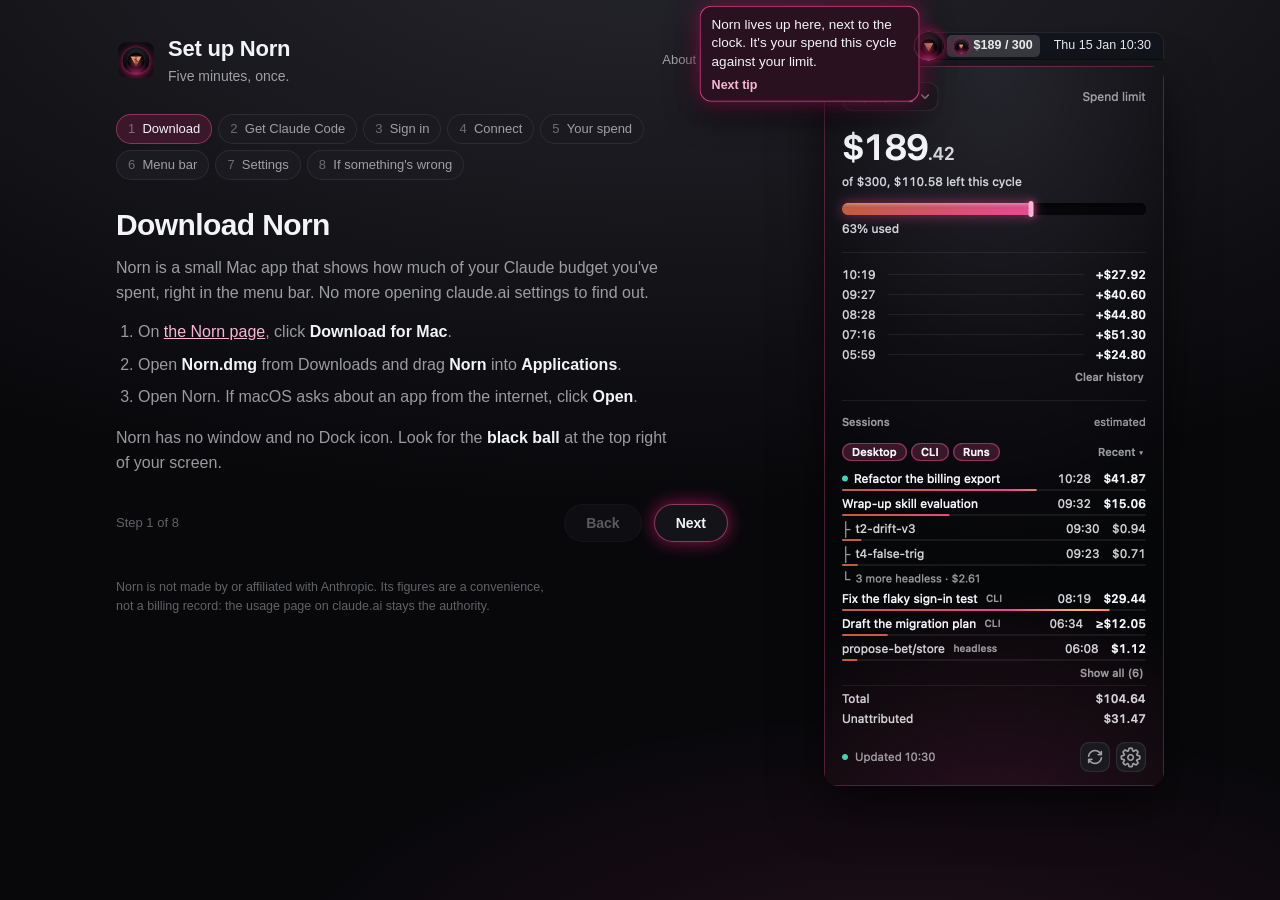
==== guide.html @ 578a420c "feat(guide): add a step-by-step setup guide guide.html walks a newcomer through download, Claude Cod" ====
<!DOCTYPE html>
<html lang="en">
<head>
<meta charset="utf-8">
<meta name="viewport" content="width=device-width, initial-scale=1">
<title>Set up Norn</title>
<meta name="description" content="A step-by-step guide to installing and connecting Norn, the menu-bar readout of your Claude spend.">
<meta property="og:title" content="Set up Norn">
<meta property="og:description" content="Install Norn, connect your Claude account, and read your spend from the menu bar.">
<meta property="og:url" content="https://tkachenkobogdan.github.io/norn/guide.html">
<link rel="icon" href="icon-128.png?v=3.1.2" sizes="128x128">
<style>
  /* The landing page's Onyx tokens, unchanged. */
  :root {
    --wall: #08080B; --wall-top: #26262D; --onyx: #141418;
    --magenta: #EC4896; --rim: rgba(226,80,146,.6); --aura: rgba(168,22,88,.85); --plum: #3A1729;
    --ink: #F2F4F7; --ink-2: rgba(242,244,247,.62); --ink-3: rgba(242,244,247,.38);
    --line: rgba(255,255,255,.10); --control: #1A1A20; --control-hover: #26262D; --control-edge: rgba(255,255,255,.08);
    --font: -apple-system, BlinkMacSystemFont, "SF Pro Text", "Helvetica Neue", Arial, sans-serif;
    --mono: ui-monospace, SFMono-Regular, "SF Mono", Menlo, monospace;
  }
  * { box-sizing: border-box; }
  body {
    margin: 0; font-family: var(--font); color: var(--ink); line-height: 1.55; -webkit-font-smoothing: antialiased;
    background:
      radial-gradient(900px 420px at 70% 112%, rgba(236,72,150,.12), rgba(236,72,150,0) 70%) fixed,
      radial-gradient(1200px 600px at 50% -10%, var(--wall-top), var(--wall)) fixed;
  }
  a { color: #F8B7D3; }
  code { font: 13px var(--mono); color: #FFC97D; }
  :focus-visible { outline: 2px solid var(--magenta); outline-offset: 2px; }

  .layout { max-width: 1080px; margin: 0 auto; padding: 32px 16px 64px;
            display: grid; grid-template-columns: minmax(0, 1fr) 380px; gap: 56px; align-items: start; }

  /* ---- left: the steps ---- */
  .top { display: flex; align-items: center; gap: 12px; margin-bottom: 26px; }
  .top img { width: 40px; height: 40px; }
  .top h1 { font-size: 22px; margin: 0; letter-spacing: -.01em; }
  .top p { margin: 0; color: var(--ink-2); font-size: 14px; }
  .top a { margin-left: auto; color: var(--ink-2); font-size: 13px; text-decoration: none; }
  .top a:hover { color: var(--ink); }

  ol.steps { list-style: none; margin: 0 0 28px; padding: 0; display: flex; flex-wrap: wrap; gap: 6px; counter-reset: s; }
  ol.steps li { counter-increment: s; }
  ol.steps button { cursor: pointer; border: 0; height: 30px; padding: 0 12px; border-radius: 15px; font: 500 13px var(--font);
    color: var(--ink-2); background: var(--control); box-shadow: inset 0 0 0 1px var(--control-edge); }
  ol.steps button::before { content: counter(s) "  "; white-space: pre; color: var(--ink-3); font-variant-numeric: tabular-nums; }
  ol.steps button:hover { background: var(--control-hover); color: var(--ink); }
  ol.steps button[aria-current=step] { color: var(--ink); background: var(--plum); box-shadow: inset 0 0 0 1px rgba(226,80,146,.5); }
  ol.steps button.done::before { content: "✓  "; color: var(--magenta); }

  .copy h2 { font-size: 30px; line-height: 1.15; letter-spacing: -.02em; margin: 0 0 14px; }
  .copy p { color: var(--ink-2); margin: 0 0 14px; max-width: 62ch; }
  .copy b { color: var(--ink); font-weight: 600; }
  .copy ol, .copy ul { color: var(--ink-2); margin: 0 0 16px; padding-left: 22px; max-width: 62ch; }
  .copy li { margin-bottom: 8px; }
  .kbd { font: 12px var(--mono); padding: 1px 6px; border-radius: 5px; background: var(--control); box-shadow: inset 0 0 0 1px var(--control-edge); color: var(--ink); }
  .cmd { display: flex; align-items: center; gap: 8px; max-width: 62ch; margin: 4px 0 16px; padding: 9px 9px 9px 14px;
         background: #040406; border: 1px solid var(--line); border-radius: 10px; }
  .cmd code { flex: 1; overflow-x: auto; white-space: nowrap; }
  details { max-width: 62ch; border: 1px solid var(--line); border-radius: 10px; padding: 0 14px; margin: 0 0 12px; }
  details summary { cursor: pointer; padding: 10px 0; font-weight: 500; }
  details p, details ol { font-size: 14.5px; }
  .chips { display: flex; flex-wrap: wrap; gap: 6px; margin: 4px 0 16px; }
  .chip, .copybtn { cursor: pointer; border: 0; height: 28px; padding: 0 12px; border-radius: 9px; font: 500 13px var(--font); color: var(--ink);
    background: var(--control); box-shadow: inset 0 0 0 1px var(--control-edge); }
  .chip:hover, .copybtn:hover { background: var(--control-hover); }
  .chip[aria-pressed=true] { background: var(--plum); box-shadow: inset 0 0 0 1px rgba(226,80,146,.5); }
  .chip:active, .btn:active { transform: scale(.95); }

  .nav { display: flex; align-items: center; gap: 12px; margin-top: 28px; }
  .nav .count { color: var(--ink-3); font-size: 13px; font-variant-numeric: tabular-nums; margin-right: auto; }
  .btn { cursor: pointer; border: 0; height: 38px; padding: 0 22px; border-radius: 19px; font: 600 14px var(--font); color: var(--ink); transition: transform .12s; }
  .btn-primary { background: var(--onyx); box-shadow: inset 0 0 0 1px var(--rim), 0 0 18px var(--aura); }
  .btn-ghost { background: var(--control); box-shadow: inset 0 0 0 1px var(--control-edge); }
  .btn[disabled] { opacity: .35; cursor: default; }

  /* ---- right: the Mac, with the real panel ---- */
  .stage { position: sticky; top: 24px; }
  .bar { height: 28px; border-radius: 10px 10px 0 0; display: flex; align-items: center; justify-content: flex-end; gap: 14px; padding: 0 12px;
         background: rgba(18,20,28,.7); border: 1px solid var(--control-edge); border-bottom-color: rgba(0,0,0,.35);
         font-size: 12.5px; color: rgba(255,255,255,.92); white-space: nowrap; }
  .bar svg { opacity: .9; }
  .status { display: inline-flex; align-items: center; gap: 5px; height: 22px; padding: 0 7px; border-radius: 5px; background: rgba(255,255,255,.16); font-weight: 600; font-variant-numeric: tabular-nums; }
  .shot { position: relative; margin: 6px 0 0 auto; width: 340px; }
  .shot img { display: block; width: 100%; height: auto; border-radius: 14px; box-shadow: 0 20px 50px rgba(0,0,0,.55); }

  /* hotspots: where the guide can fly to */
  .spot { position: absolute; width: 22px; height: 22px; margin: -11px 0 0 -11px; border-radius: 50%; border: 0; padding: 0; cursor: pointer;
          background: transparent; box-shadow: inset 0 0 0 2px rgba(236,72,150,.85), 0 0 10px rgba(168,22,88,.8); z-index: 4; }
  .spot::after { content: ""; position: absolute; inset: 7px; border-radius: 50%; background: #F8B7D3; }
  .spot[aria-current=true] { opacity: 0; pointer-events: none; }

  /* ---- the guide: the ball, drawn as BallMark draws it ---- */
  .ball { position: relative; width: var(--s); height: var(--s); border-radius: 50%; overflow: hidden; flex: none;
    background: radial-gradient(circle at 50% 30%, #26262d 0%, #141418 42%, #040406 72%);
    box-shadow: 0 0 calc(var(--s)*.3) calc(var(--s)*.05) rgba(168,22,88,.85), inset 0 calc(var(--s)*-.08) calc(var(--s)*.16) rgba(0,0,0,.85); }
  .ball .pool { position: absolute; inset: 0; border-radius: 50%; z-index: 3;
    background: radial-gradient(circle at 50% 112%, rgba(236,72,150,.85), rgba(200,30,110,.35) 30%, rgba(226,80,146,0) 48%);
    box-shadow: inset 0 0 0 1px rgba(226,80,146,.3); }
  .ball .win { position: absolute; left: 50%; top: 54%; width: 52%; height: 52%; transform: translate(-50%,-50%); border-radius: 50%;
    background: radial-gradient(circle at 50% 45%, #120c0a, #000 70%); overflow: hidden; }
  .ball .halo { position: absolute; inset: 8%; border-radius: 50%; background: radial-gradient(circle, rgba(217,119,87,.5), rgba(217,119,87,0) 70%); }
  .ball .die { position: absolute; left: 50%; top: 50%; width: 62%; height: 54%; margin: -27% 0 0 -31%; transform-origin: 50% 33.3%;
    clip-path: polygon(0 0, 100% 0, 50% 100%); background: linear-gradient(180deg, #F2A587, #C15F3C); }
  .ball.turn .die { animation: spin 1.6s linear infinite; }
  @keyframes spin { to { transform: rotate(360deg); } }

  .guide { position: absolute; left: 0; top: 0; z-index: 5; pointer-events: none;
           transition: transform .9s cubic-bezier(.45,-.25,.25,1.25); }
  .guide .ball { --s: 30px; margin: -15px 0 0 -15px; }
  .guide.flying .ball { box-shadow: 0 0 16px 4px rgba(236,72,150,.95), inset 0 -2px 5px rgba(0,0,0,.85); }
  .bubble { position: absolute; top: 50%; width: 220px; padding: 10px 12px; border-radius: 12px; font-size: 13.5px; line-height: 1.4;
            background: #2A1120; box-shadow: inset 0 0 0 1px rgba(236,72,150,.85), 0 0 22px rgba(168,22,88,.7), 0 12px 32px rgba(0,0,0,.7); pointer-events: auto;
            transform: translateY(-50%); transition: opacity .25s; }
  .guide.left .bubble { right: 24px; }
  .guide.right .bubble { left: 24px; }
  .guide.flying .bubble { opacity: 0; }
  .more { display: block; margin-top: 6px; border: 0; padding: 0; background: none; font: 600 12.5px var(--font); color: #F8B7D3; cursor: pointer; }

  .caption { display: none; margin: 12px 0 0; padding: 10px 12px; border-radius: 12px; font-size: 14px; line-height: 1.45;
             background: #2A1120; box-shadow: inset 0 0 0 1px rgba(236,72,150,.6); }
  .caption .more { display: inline; margin-left: 6px; }

  .fine { color: var(--ink-3); font-size: 12.5px; margin-top: 36px; max-width: 62ch; }

  @media (max-width: 900px) {
    .layout { grid-template-columns: 1fr; gap: 24px; }
    .stage { position: relative; top: 0; order: -1; max-width: 380px; margin: 0 auto; width: 100%; }
    .shot { width: min(340px, 100%); }
    .bubble { display: none; }
    .caption { display: block; }
    .copy h2 { font-size: 25px; }
  }
  @media (prefers-reduced-motion: reduce) {
    .guide { transition: none; }
    .ball.turn .die { animation: none; }
  }
</style>
</head>
<body>
<div class="layout">

  <main>
    <div class="top">
      <img src="icon-128.png?v=3.1.2" width="128" height="128" alt="">
      <div><h1>Set up Norn</h1><p>Five minutes, once.</p></div>
      <a href="./">About Norn</a>
    </div>

    <nav aria-label="Steps"><ol class="steps" id="steps"></ol></nav>
    <section class="copy" id="copy" aria-live="polite"></section>

    <div class="nav">
      <span class="count" id="count"></span>
      <button class="btn btn-ghost" id="back">Back</button>
      <button class="btn btn-primary" id="next">Next</button>
    </div>

    <p class="fine">Norn is not made by or affiliated with Anthropic. Its figures are a convenience, not a billing record: the usage page on claude.ai stays the authority.</p>
  </main>

  <aside class="stage" aria-label="Norn on your Mac">
    <div class="bar" id="bar">
      <svg width="15" height="11" viewBox="0 0 15 11" aria-hidden="true"><path d="M7.5 10.5 1 4a9.2 9.2 0 0 1 13 0z" fill="currentColor"/></svg>
      <span class="status" id="status">
        <span class="ball" style="--s:15px"><span class="win"><span class="halo"></span><span class="die"></span></span><span class="pool"></span></span>
        <span>$189 / 300</span>
      </span>
      <span>Thu 15 Jan 10:30</span>
    </div>
    <div class="shot" id="shot">
      <img id="img" src="" alt="">
      <div class="guide right" id="guide">
        <div class="ball"><div class="win"><div class="halo"></div><div class="die"></div></div><div class="pool"></div></div>
        <div class="bubble" id="bubble"></div>
      </div>
    </div>
    <p class="caption" id="caption" aria-live="polite"></p>
  </aside>
</div>

<script>
// Every picture is the app's own render (SPENDBAR_SNAPSHOT_* fixtures), at @2x.
// A tip's x/y are percentages of that picture; "bar" puts it on the status item.
const V = "?v=3.1.2";
const IMG = {
  ledger:       ["guide/ledger@2x.png", 680, 1440, "Norn's panel on a dollar plan: $189.42 of $300 spent this cycle, recent checks, and Claude Code sessions with estimated costs."],
  notInstalled: ["guide/not-installed@2x.png", 680, 582, "Claude Code isn't installed: buttons for the Claude app and the Claude Code CLI, Check again and Setup help."],
  signIn:       ["guide/sign-in@2x.png", 680, 724, "Sign in to Claude Code: the claude auth login command, Open Terminal, and a Waiting for sign-in line."],
  connect:      ["guide/connect@2x.png", 680, 768, "Connect through Claude Code: Norn found two accounts, never reads a login, and a Connect button."],
  menubar:      ["guide/menubar@2x.png", 680, 554, "Menu bar styles: Full, Compact, Minimal and Mark, each with a sample."],
  settings:     ["guide/settings@2x.png", 680, 754, "Settings: Account, Appearance, Refresh every, Toggle shortcut and Open at login."],
  signedOut:    ["guide/signed-out@2x.png", 680, 556, "Claude Code signed out of Acme Inc, with the sign-in command and Open Terminal."],
  tooOld:       ["guide/too-old@2x.png", 680, 494, "Claude Code is too old to report usage, with the claude update command."],
  offline:      ["guide/offline@2x.png", 680, 378, "This Mac is offline. Usage will load as soon as it's back online."]
};

const STEPS = [
  { nav: "Download", img: "ledger",
    tips: [
      { at: "bar", t: "Norn lives up here, next to the clock. It's your spend this cycle against your limit." },
      { x: 34, y: 11.5, t: "Click the ball and the panel opens: the full figure, what's left, and where it went." }
    ],
    html: `<h2>Download Norn</h2>
      <p>Norn is a small Mac app that shows how much of your Claude budget you've spent, right in the menu bar. No more opening claude.ai settings to find out.</p>
      <ol>
        <li>On <a href="./">the Norn page</a>, click <b>Download for Mac</b>.</li>
        <li>Open <b>Norn.dmg</b> from Downloads and drag <b>Norn</b> into <b>Applications</b>.</li>
        <li>Open Norn. If macOS asks about an app from the internet, click <b>Open</b>.</li>
      </ol>
      <p>Norn has no window and no Dock icon. Look for the <b>black ball</b> at the top right of your screen.</p>` },

  { nav: "Get Claude Code", img: "notInstalled",
    tips: [
      { x: 6, y: 64, t: "Easiest: install the Claude desktop app. Norn uses the Claude Code that comes inside it." },
      { x: 94, y: 64, t: "Or install Claude Code on its own. It takes one Terminal command." },
      { x: 37, y: 85, t: "Installed? Click Check again." }
    ],
    html: `<h2>Norn reads your spend through Claude Code</h2>
      <p>Claude Code is Anthropic's own tool. You don't have to write code to use Norn: it asks Claude Code for your account's usage, the same figures claude.ai shows you.</p>
      <p>Click the ball. If Norn says <b>Claude Code isn't installed</b>, pick one:</p>
      <ul>
        <li><b>Claude app</b>: the Claude desktop app. Install it, open it once, then come back.</li>
        <li><b>Claude Code CLI</b>: if you'd rather not install the app, see below.</li>
      </ul>
      <details><summary>Install Claude Code from Terminal</summary>
        <ol><li>Press <span class="kbd">⌘ Space</span>, type <b>Terminal</b>, press Return.</li>
        <li>Paste this and press Return:</li></ol>
        <div class="cmd"><code id="install-cmd">curl -fsSL https://claude.ai/install.sh | bash</code><button class="copybtn" data-copy="install-cmd">Copy</button></div>
        <p>When it finishes, close Terminal and click <b>Check again</b> in Norn.</p>
      </details>` },

  { nav: "Sign in", img: "signIn",
    tips: [
      { x: 6, y: 52, t: "This is the sign-in command. You don't need to type it." },
      { x: 78, y: 64, t: "Click Open Terminal, then press Return. Your browser opens: sign in with your work Claude account." },
      { x: 76, y: 74, t: "Norn notices by itself when you're signed in." }
    ],
    html: `<h2>Sign in with your work account</h2>
      <p>Sign in with the <b>same Claude account you use at work</b>, the one your company pays for.</p>
      <ol>
        <li>Click <b>Open Terminal</b>. Norn types the command for you.</li>
        <li>Press <b>Return</b>. Your browser opens.</li>
        <li>Sign in and approve. Then come back to Norn.</li>
      </ol>
      <p>Your password goes to Anthropic, never to Norn. Norn can't read it and never stores it.</p>` },

  { nav: "Connect", img: "connect",
    tips: [
      { x: 6, y: 52, t: "The accounts Norn found. You can switch between them later in Settings." },
      { x: 76, y: 73, t: "Click Connect. That's the whole set-up." }
    ],
    html: `<h2>Connect</h2>
      <p>Norn lists what it will and won't do, and the Claude accounts it found on this Mac. Click <b>Connect</b>.</p>
      <p>Signed in to a personal account too? Norn shows one at a time. Pick your work one under <b>Settings › Account</b>.</p>` },

  { nav: "Your spend", img: "ledger",
    tips: [
      { x: 44, y: 11.5, t: "Spent this cycle, of your limit, and what's left." },
      { x: 66, y: 20, t: "The meter fills as the cycle goes on." },
      { x: 6, y: 34, t: "Each line is one check and what it added. A big jump means a busy hour." },
      { x: 6, y: 90.7, t: "Unattributed: spend that isn't from Claude Code on this Mac, such as your chats on claude.ai or another computer." }
    ],
    html: `<h2>Your spend at a glance</h2>
      <p>On a company plan billed in dollars, the panel shows <b>what you've spent this cycle</b>, your <b>limit</b>, and <b>what's left</b>.</p>
      <ul>
        <li><b>Recent checks</b>: what each check added, so you can see when spend went up.</li>
        <li><b>Sessions</b>: if you also use Claude Code, each session with its estimated cost.</li>
        <li><b>Unattributed</b>: the rest of your spend, which is mostly chats if you don't use Claude Code.</li>
      </ul>
      <p>On a personal Pro or Max plan you'll see your session and weekly limits instead.</p>` },

  { nav: "Menu bar", img: "menubar",
    tips: [
      { x: 6, y: 38.5, t: "Full: spent and limit." },
      { x: 6, y: 71, t: "Minimal: just what you've spent." },
      { x: 6, y: 87, t: "Mark: only the ball, for a tidy menu bar." }
    ],
    html: `<h2>Choose what the menu bar shows</h2>
      <p>The figure next to the ball is always there, so you can keep an eye on spend without clicking.</p>
      <p>Change it in <b>Settings › Appearance › Menu bar</b>. Norn checks every few minutes, and again whenever you open the panel.</p>` },

  { nav: "Settings", img: "settings",
    tips: [
      { x: 94, y: 79, t: "Turn on Open at login so Norn starts with your Mac." },
      { x: 94, y: 20.5, t: "Account: switch between work and personal." },
      { x: 50, y: 64, t: "A keyboard shortcut to open Norn from any app." }
    ],
    html: `<h2>Settings</h2>
      <p>Click the gear at the bottom of the panel.</p>
      <ul>
        <li><b>Open at login</b>: keep this on, or Norn is gone after a restart.</li>
        <li><b>Account</b>: which Claude account Norn shows.</li>
        <li><b>Appearance</b>: dark, light, or follow your Mac, and the menu bar text.</li>
        <li><b>Refresh every</b>: how often Norn checks.</li>
        <li><b>Toggle shortcut</b>: open the panel from anywhere.</li>
      </ul>` },

  { nav: "If something's wrong", img: "signedOut", trouble: true,
    html: `<h2>If something's wrong</h2>
      <p>The panel says what happened and gives you one thing to do. Every set-up screen also has a <b>Setup help</b> link back to this page.</p>
      <div class="chips" id="troubles"></div>
      <details><summary>Is Norn safe?</summary>
        <p>Norn never asks for, sees or stores your Claude password, and it doesn't read your chats. It asks Claude Code for your usage figures and shows them. It's signed and notarised by Apple, and it updates itself.</p>
      </details>
      <details><summary>How do I remove it?</summary>
        <p>Click the ball, click the gear, click <b>Quit</b>, then move Norn from Applications to the Bin.</p>
      </details>` }
];

const TROUBLE = {
  signedOut: [
    { x: 6, y: 25, t: "Claude Code was signed out, which happens now and then." },
    { x: 6, y: 54, t: "Click Open Terminal, press Return, sign in again. Norn picks it up by itself." }
  ],
  tooOld: [
    { x: 6, y: 27, t: "Your Claude Code is too old to report usage." },
    { x: 6, y: 58, t: "Update it with this command, or update the Claude app, then click Check again." }
  ],
  offline: [
    { x: 50, y: 48, t: "No internet. Norn shows your last figures again as soon as you're back online." }
  ]
};
const TROUBLE_NAMES = [["signedOut", "Signed out"], ["tooOld", "Needs an update"], ["offline", "Offline"]];

const $ = s => document.querySelector(s);
const shot = $("#shot"), img = $("#img"), guide = $("#guide"), bubble = $("#bubble"), dieBall = guide.querySelector(".ball");
let step = 0, tip = 0, trouble = "signedOut", visited = new Set([0]), landTimer;

function tipsOf(s) { return s.trouble ? TROUBLE[trouble] : s.tips; }
function imgOf(s) { return s.trouble ? trouble : s.img; }

// Where a tip sits, in px within .shot.
function place(t) {
  if (t.at === "bar") {
    const r = $("#status").getBoundingClientRect(), base = shot.getBoundingClientRect();
    return [r.left - base.left - 18, r.top + r.height / 2 - base.top];
  }
  return [shot.clientWidth * t.x / 100, shot.clientHeight * t.y / 100];
}

function fly(n) {
  const tips = tipsOf(STEPS[step]);
  tip = (n + tips.length) % tips.length;
  const t = tips[tip], [x, y] = place(t);
  guide.classList.add("flying");
  dieBall.classList.add("turn");
  guide.classList.toggle("left", x > shot.clientWidth * .55 || t.at === "bar");
  guide.classList.toggle("right", !(x > shot.clientWidth * .55 || t.at === "bar"));
  guide.style.transform = `translate(${x}px, ${y}px)`;
  const more = tips.length > 1 ? `<button class="more">${tip < tips.length - 1 ? "Next tip" : "From the top"}</button>` : "";
  bubble.innerHTML = $("#caption").innerHTML = t.t + more;
  document.querySelectorAll(".bubble .more, .caption .more").forEach(b => b.onclick = () => fly(tip + 1));
  shot.querySelectorAll(".spot").forEach((s, k) => s.setAttribute("aria-current", k === tip));
  clearTimeout(landTimer);
  const still = matchMedia("(prefers-reduced-motion: reduce)").matches;
  landTimer = setTimeout(() => { guide.classList.remove("flying"); dieBall.classList.remove("turn"); }, still ? 0 : 900);
}

function spots() {
  shot.querySelectorAll(".spot").forEach(s => s.remove());
  tipsOf(STEPS[step]).forEach((t, k) => {
    if (t.at === "bar") return;
    const b = document.createElement("button");
    b.className = "spot"; b.style.left = t.x + "%"; b.style.top = t.y + "%";
    b.setAttribute("aria-label", t.t); b.onclick = () => fly(k);
    shot.appendChild(b);
  });
}

function show(n) {
  step = Math.max(0, Math.min(STEPS.length - 1, n));
  visited.add(step);
  const s = STEPS[step], [src, w, h, alt] = IMG[imgOf(s)];
  $("#copy").innerHTML = s.html;
  document.querySelectorAll("#steps button").forEach((b, k) => {
    k === step ? b.setAttribute("aria-current", "step") : b.removeAttribute("aria-current");
    b.classList.toggle("done", visited.has(k) && k < step);
  });
  $("#count").textContent = `Step ${step + 1} of ${STEPS.length}`;
  $("#back").disabled = step === 0;
  $("#next").textContent = step === STEPS.length - 1 ? "Done" : "Next";

  if (s.trouble) {
    const el = $("#troubles");
    el.innerHTML = TROUBLE_NAMES.map(([k, l]) => `<button class="chip" aria-pressed="${k === trouble}" data-k="${k}">${l}</button>`).join("");
    el.onclick = e => { const b = e.target.closest("[data-k]"); if (b) { trouble = b.dataset.k; show(step); } };
  }
  document.querySelectorAll("[data-copy]").forEach(b => b.addEventListener("click", () => {
    navigator.clipboard?.writeText(document.getElementById(b.dataset.copy).textContent);
    b.textContent = "Copied";
  }));

  const go = () => { spots(); fly(0); };
  if (img.getAttribute("src") !== src + V) {
    img.onload = go; img.src = src + V; img.width = w; img.height = h; img.alt = alt;
    if (img.complete) go();
  } else go();
}

$("#steps").innerHTML = STEPS.map((s, k) => `<li><button data-k="${k}">${s.nav}</button></li>`).join("");
$("#steps").onclick = e => { const b = e.target.closest("[data-k]"); if (b) show(+b.dataset.k); };
$("#back").onclick = () => show(step - 1);
$("#next").onclick = () => step === STEPS.length - 1 ? (location.href = "./") : show(step + 1);
addEventListener("resize", () => fly(tip));
addEventListener("keydown", e => {
  if (e.target.closest("summary, input, textarea")) return;
  if (e.key === "ArrowRight") show(step + 1);
  if (e.key === "ArrowLeft") show(step - 1);
});
show(0);
</script>
</body>
</html>
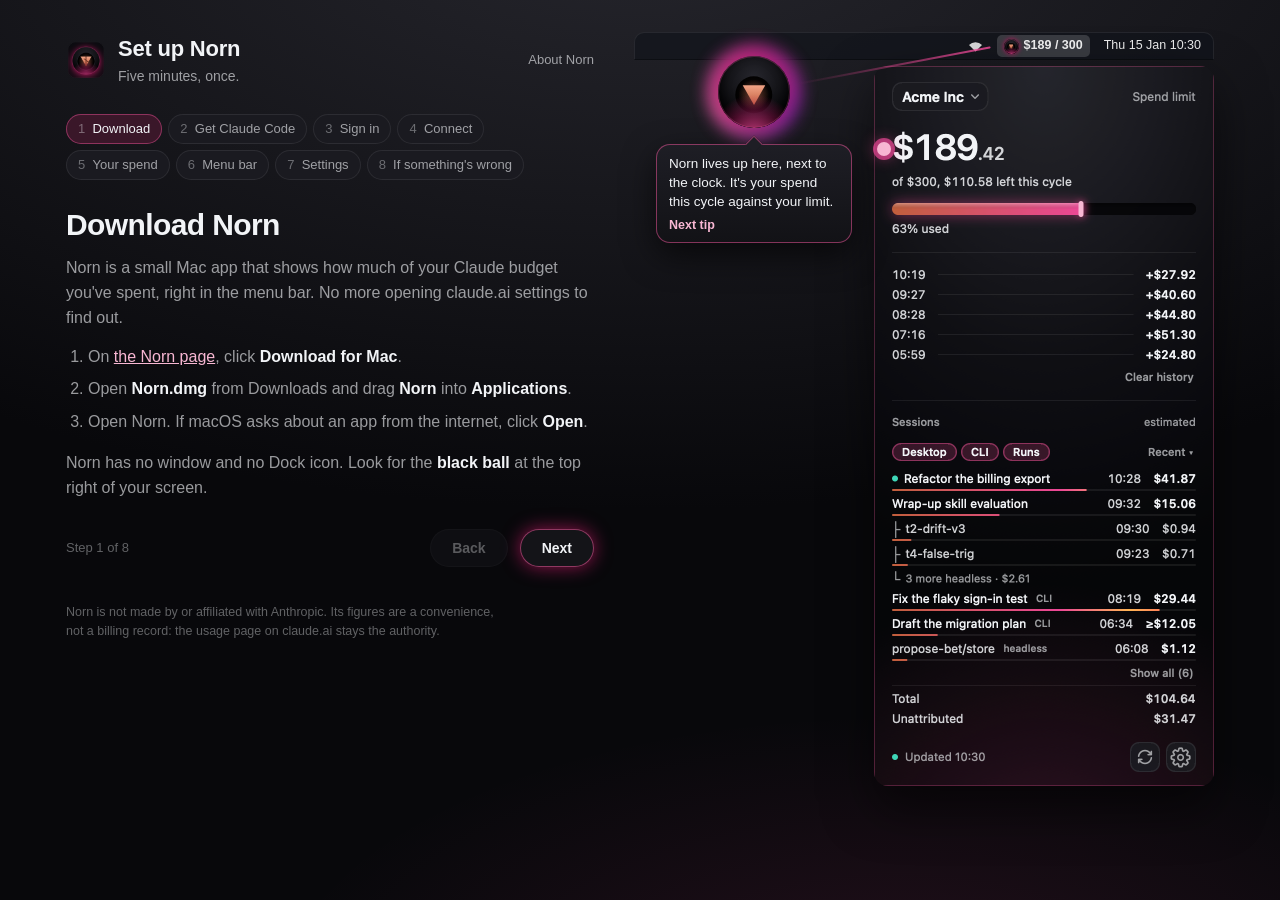
==== commit 117a83d0: "feat(guide): guide ball beside the panel, and the guide link in the hero The guide's ball now waits " ====
--- a/guide.html
+++ b/guide.html
@@ -30,8 +30,8 @@
   code { font: 13px var(--mono); color: #FFC97D; }
   :focus-visible { outline: 2px solid var(--magenta); outline-offset: 2px; }
 
-  .layout { max-width: 1080px; margin: 0 auto; padding: 32px 16px 64px;
-            display: grid; grid-template-columns: minmax(0, 1fr) 380px; gap: 56px; align-items: start; }
+  .layout { max-width: 1180px; margin: 0 auto; padding: 32px 16px 64px;
+            display: grid; grid-template-columns: minmax(0, 1fr) 580px; gap: 40px; align-items: start; }
 
   /* ---- left: the steps ---- */
   .top { display: flex; align-items: center; gap: 12px; margin-bottom: 26px; }
@@ -86,13 +86,13 @@
   .shot { position: relative; margin: 6px 0 0 auto; width: 340px; }
   .shot img { display: block; width: 100%; height: auto; border-radius: 14px; box-shadow: 0 20px 50px rgba(0,0,0,.55); }
 
-  /* hotspots: where the guide can fly to */
-  .spot { position: absolute; width: 22px; height: 22px; margin: -11px 0 0 -11px; border-radius: 50%; border: 0; padding: 0; cursor: pointer;
-          background: transparent; box-shadow: inset 0 0 0 2px rgba(236,72,150,.85), 0 0 10px rgba(168,22,88,.8); z-index: 4; }
-  .spot::after { content: ""; position: absolute; inset: 7px; border-radius: 50%; background: #F8B7D3; }
-  .spot[aria-current=true] { opacity: 0; pointer-events: none; }
-
-  /* ---- the guide: the ball, drawn as BallMark draws it ---- */
+  /* hotspots: the edge of each thing the guide explains */
+  .spot { position: absolute; width: 14px; height: 14px; margin: -7px 0 0 -7px; border-radius: 50%; border: 0; padding: 0; cursor: pointer;
+          background: #F8B7D3; box-shadow: 0 0 0 3px rgba(236,72,150,.45), 0 0 10px rgba(168,22,88,.8); z-index: 4; opacity: .55; }
+  .spot:hover { opacity: .9; }
+  .spot[aria-current=true] { opacity: 1; box-shadow: 0 0 0 4px rgba(236,72,150,.7), 0 0 16px rgba(236,72,150,.95); }
+
+  /* ---- the guide: the turn notice's ball, in the lane beside the panel ---- */
   .ball { position: relative; width: var(--s); height: var(--s); border-radius: 50%; overflow: hidden; flex: none;
     background: radial-gradient(circle at 50% 30%, #26262d 0%, #141418 42%, #040406 72%);
     box-shadow: 0 0 calc(var(--s)*.3) calc(var(--s)*.05) rgba(168,22,88,.85), inset 0 calc(var(--s)*-.08) calc(var(--s)*.16) rgba(0,0,0,.85); }
@@ -107,35 +107,44 @@
   .ball.turn .die { animation: spin 1.6s linear infinite; }
   @keyframes spin { to { transform: rotate(360deg); } }
 
-  .guide { position: absolute; left: 0; top: 0; z-index: 5; pointer-events: none;
+  .guide { position: absolute; left: 0; top: 0; z-index: 6; pointer-events: none;
            transition: transform .9s cubic-bezier(.45,-.25,.25,1.25); }
-  .guide .ball { --s: 30px; margin: -15px 0 0 -15px; }
-  .guide.flying .ball { box-shadow: 0 0 16px 4px rgba(236,72,150,.95), inset 0 -2px 5px rgba(0,0,0,.85); }
-  .bubble { position: absolute; top: 50%; width: 220px; padding: 10px 12px; border-radius: 12px; font-size: 13.5px; line-height: 1.4;
-            background: #2A1120; box-shadow: inset 0 0 0 1px rgba(236,72,150,.85), 0 0 22px rgba(168,22,88,.7), 0 12px 32px rgba(0,0,0,.7); pointer-events: auto;
-            transform: translateY(-50%); transition: opacity .25s; }
-  .guide.left .bubble { right: 24px; }
-  .guide.right .bubble { left: 24px; }
-  .guide.flying .bubble { opacity: 0; }
+  .guide .body { position: absolute; left: -36px; top: -36px; width: 72px; height: 72px; animation: hover 8s ease-in-out infinite; }
+  .guide .ball { --s: 72px; }
+  /* The aurora: magenta, violet and pink, blurred, turning behind the ball. */
+  .guide .aurora { position: absolute; inset: -9px; border-radius: 50%; filter: blur(9px); opacity: .9;
+    background: conic-gradient(#DB38B3, #7A2BD6, #FF78C7, #DB38B3); animation: spin 8s linear infinite; }
+  .guide.flying .aurora { opacity: 1; inset: -14px; }
+  @keyframes hover { 0%, 100% { transform: translateY(-3px); } 50% { transform: translateY(3px); } }
+
+  .lead { position: absolute; z-index: 5; height: 2px; transform-origin: 0 50%; pointer-events: none; border-radius: 1px;
+          background: linear-gradient(90deg, rgba(236,72,150,.0), rgba(236,72,150,.85)); transition: opacity .25s; }
+  .bubble { position: absolute; z-index: 6; width: 196px; padding: 11px 13px; border-radius: 14px; font-size: 13.5px; line-height: 1.4;
+            background: linear-gradient(180deg, #1E1E25, #121216); box-shadow: inset 0 0 0 1px rgba(226,80,146,.55), 0 12px 32px rgba(0,0,0,.6);
+            transition: opacity .25s, top .9s cubic-bezier(.45,-.25,.25,1.25); }
+  .bubble::before { content: ""; position: absolute; left: 50%; width: 12px; height: 12px; margin-left: -6px; transform: rotate(45deg);
+            background: inherit; box-shadow: inset 1px 1px 0 rgba(226,80,146,.55); }
+  .bubble.below::before { top: -6px; background: #1E1E25; }
+  .bubble.above::before { bottom: -6px; background: #121216; box-shadow: inset -1px -1px 0 rgba(226,80,146,.55); }
+  .stage.flying .bubble, .stage.flying .lead { opacity: 0; }
   .more { display: block; margin-top: 6px; border: 0; padding: 0; background: none; font: 600 12.5px var(--font); color: #F8B7D3; cursor: pointer; }
-
   .caption { display: none; margin: 12px 0 0; padding: 10px 12px; border-radius: 12px; font-size: 14px; line-height: 1.45;
-             background: #2A1120; box-shadow: inset 0 0 0 1px rgba(236,72,150,.6); }
+             background: linear-gradient(180deg, #1E1E25, #121216); box-shadow: inset 0 0 0 1px rgba(226,80,146,.55); }
   .caption .more { display: inline; margin-left: 6px; }
 
   .fine { color: var(--ink-3); font-size: 12.5px; margin-top: 36px; max-width: 62ch; }
 
-  @media (max-width: 900px) {
+  @media (max-width: 1000px) {
     .layout { grid-template-columns: 1fr; gap: 24px; }
     .stage { position: relative; top: 0; order: -1; max-width: 380px; margin: 0 auto; width: 100%; }
-    .shot { width: min(340px, 100%); }
-    .bubble { display: none; }
+    .shot { width: min(340px, 100%); margin: 6px auto 0; }
+    .guide, .bubble, .lead { display: none; }
     .caption { display: block; }
     .copy h2 { font-size: 25px; }
   }
   @media (prefers-reduced-motion: reduce) {
-    .guide { transition: none; }
-    .ball.turn .die { animation: none; }
+    .guide, .bubble { transition: none; }
+    .ball.turn .die, .guide .aurora, .guide .body { animation: none; }
   }
 </style>
 </head>
@@ -161,7 +170,7 @@
     <p class="fine">Norn is not made by or affiliated with Anthropic. Its figures are a convenience, not a billing record: the usage page on claude.ai stays the authority.</p>
   </main>
 
-  <aside class="stage" aria-label="Norn on your Mac">
+  <aside class="stage" id="stage" aria-label="Norn on your Mac">
     <div class="bar" id="bar">
       <svg width="15" height="11" viewBox="0 0 15 11" aria-hidden="true"><path d="M7.5 10.5 1 4a9.2 9.2 0 0 1 13 0z" fill="currentColor"/></svg>
       <span class="status" id="status">
@@ -170,20 +179,19 @@
       </span>
       <span>Thu 15 Jan 10:30</span>
     </div>
-    <div class="shot" id="shot">
-      <img id="img" src="" alt="">
-      <div class="guide right" id="guide">
-        <div class="ball"><div class="win"><div class="halo"></div><div class="die"></div></div><div class="pool"></div></div>
-        <div class="bubble" id="bubble"></div>
-      </div>
-    </div>
+    <div class="shot" id="shot"><img id="img" src="" alt=""></div>
+    <div class="lead" id="lead"></div>
+    <div class="guide" id="guide" aria-hidden="true"><div class="body"><div class="aurora"></div>
+      <div class="ball"><div class="win"><div class="halo"></div><div class="die"></div></div><div class="pool"></div></div></div></div>
+    <div class="bubble below" id="bubble"></div>
     <p class="caption" id="caption" aria-live="polite"></p>
   </aside>
 </div>
 
 <script>
 // Every picture is the app's own render (SPENDBAR_SNAPSHOT_* fixtures), at @2x.
-// A tip's x/y are percentages of that picture; "bar" puts it on the status item.
+// A tip's x/y mark the left edge of what it explains, as percentages of that
+// picture; "bar" points at the status item. The guide waits in the lane beside it.
 const V = "?v=3.1.2";
 const IMG = {
   ledger:       ["guide/ledger@2x.png", 680, 1440, "Norn's panel on a dollar plan: $189.42 of $300 spent this cycle, recent checks, and Claude Code sessions with estimated costs."],
@@ -201,7 +209,7 @@
   { nav: "Download", img: "ledger",
     tips: [
       { at: "bar", t: "Norn lives up here, next to the clock. It's your spend this cycle against your limit." },
-      { x: 34, y: 11.5, t: "Click the ball and the panel opens: the full figure, what's left, and where it went." }
+      { x: 3, y: 11.5, t: "Click the ball and the panel opens: the full figure, what's left, and where it went." }
     ],
     html: `<h2>Download Norn</h2>
       <p>Norn is a small Mac app that shows how much of your Claude budget you've spent, right in the menu bar. No more opening claude.ai settings to find out.</p>
@@ -214,9 +222,9 @@
 
   { nav: "Get Claude Code", img: "notInstalled",
     tips: [
-      { x: 6, y: 64, t: "Easiest: install the Claude desktop app. Norn uses the Claude Code that comes inside it." },
-      { x: 94, y: 64, t: "Or install Claude Code on its own. It takes one Terminal command." },
-      { x: 37, y: 85, t: "Installed? Click Check again." }
+      { x: 4.5, y: 64.4, t: "Easiest: install the Claude desktop app. Norn uses the Claude Code that comes inside it." },
+      { x: 50, y: 64.4, t: "Or install Claude Code on its own. It takes one Terminal command." },
+      { x: 25.5, y: 77.3, t: "Installed? Click Check again." }
     ],
     html: `<h2>Norn reads your spend through Claude Code</h2>
       <p>Claude Code is Anthropic's own tool. You don't have to write code to use Norn: it asks Claude Code for your account's usage, the same figures claude.ai shows you.</p>
@@ -234,9 +242,9 @@
 
   { nav: "Sign in", img: "signIn",
     tips: [
-      { x: 6, y: 52, t: "This is the sign-in command. You don't need to type it." },
-      { x: 78, y: 64, t: "Click Open Terminal, then press Return. Your browser opens: sign in with your work Claude account." },
-      { x: 76, y: 74, t: "Norn notices by itself when you're signed in." }
+      { x: 4.5, y: 52, t: "This is the sign-in command. You don't need to type it." },
+      { x: 27, y: 64, t: "Click Open Terminal, then press Return. Your browser opens: sign in with your work Claude account." },
+      { x: 28, y: 74, t: "Norn notices by itself when you're signed in." }
     ],
     html: `<h2>Sign in with your work account</h2>
       <p>Sign in with the <b>same Claude account you use at work</b>, the one your company pays for.</p>
@@ -249,8 +257,8 @@
 
   { nav: "Connect", img: "connect",
     tips: [
-      { x: 6, y: 52, t: "The accounts Norn found. You can switch between them later in Settings." },
-      { x: 76, y: 73, t: "Click Connect. That's the whole set-up." }
+      { x: 3.5, y: 52, t: "The accounts Norn found. You can switch between them later in Settings." },
+      { x: 27, y: 73, t: "Click Connect. That's the whole set-up." }
     ],
     html: `<h2>Connect</h2>
       <p>Norn lists what it will and won't do, and the Claude accounts it found on this Mac. Click <b>Connect</b>.</p>
@@ -258,10 +266,10 @@
 
   { nav: "Your spend", img: "ledger",
     tips: [
-      { x: 44, y: 11.5, t: "Spent this cycle, of your limit, and what's left." },
-      { x: 66, y: 20, t: "The meter fills as the cycle goes on." },
-      { x: 6, y: 34, t: "Each line is one check and what it added. A big jump means a busy hour." },
-      { x: 6, y: 90.7, t: "Unattributed: spend that isn't from Claude Code on this Mac, such as your chats on claude.ai or another computer." }
+      { x: 3, y: 11.5, t: "Spent this cycle, of your limit, and what's left." },
+      { x: 3, y: 20, t: "The meter fills as the cycle goes on." },
+      { x: 3, y: 29, t: "Each line is one check and what it added. A big jump means a busy hour." },
+      { x: 3, y: 90.7, t: "Unattributed: spend that isn't from Claude Code on this Mac, such as your chats on claude.ai or another computer." }
     ],
     html: `<h2>Your spend at a glance</h2>
       <p>On a company plan billed in dollars, the panel shows <b>what you've spent this cycle</b>, your <b>limit</b>, and <b>what's left</b>.</p>
@@ -274,9 +282,9 @@
 
   { nav: "Menu bar", img: "menubar",
     tips: [
-      { x: 6, y: 38.5, t: "Full: spent and limit." },
-      { x: 6, y: 71, t: "Minimal: just what you've spent." },
-      { x: 6, y: 87, t: "Mark: only the ball, for a tidy menu bar." }
+      { x: 3, y: 38.5, t: "Full: spent and limit." },
+      { x: 3, y: 71, t: "Minimal: just what you've spent." },
+      { x: 3, y: 87, t: "Mark: only the ball, for a tidy menu bar." }
     ],
     html: `<h2>Choose what the menu bar shows</h2>
       <p>The figure next to the ball is always there, so you can keep an eye on spend without clicking.</p>
@@ -284,9 +292,9 @@
 
   { nav: "Settings", img: "settings",
     tips: [
-      { x: 94, y: 79, t: "Turn on Open at login so Norn starts with your Mac." },
-      { x: 94, y: 20.5, t: "Account: switch between work and personal." },
-      { x: 50, y: 64, t: "A keyboard shortcut to open Norn from any app." }
+      { x: 2.5, y: 77, t: "Turn on Open at login so Norn starts with your Mac." },
+      { x: 2.5, y: 18.5, t: "Account: switch between work and personal." },
+      { x: 2.5, y: 62, t: "A keyboard shortcut to open Norn from any app." }
     ],
     html: `<h2>Settings</h2>
       <p>Click the gear at the bottom of the panel.</p>
@@ -312,51 +320,69 @@
 
 const TROUBLE = {
   signedOut: [
-    { x: 6, y: 25, t: "Claude Code was signed out, which happens now and then." },
-    { x: 6, y: 54, t: "Click Open Terminal, press Return, sign in again. Norn picks it up by itself." }
+    { x: 3, y: 25, t: "Claude Code was signed out, which happens now and then." },
+    { x: 4.5, y: 54, t: "Click Open Terminal, press Return, sign in again. Norn picks it up by itself." }
   ],
   tooOld: [
-    { x: 6, y: 27, t: "Your Claude Code is too old to report usage." },
-    { x: 6, y: 58, t: "Update it with this command, or update the Claude app, then click Check again." }
+    { x: 3, y: 27, t: "Your Claude Code is too old to report usage." },
+    { x: 4.5, y: 58, t: "Update it with this command, or update the Claude app, then click Check again." }
   ],
   offline: [
-    { x: 50, y: 48, t: "No internet. Norn shows your last figures again as soon as you're back online." }
+    { x: 44, y: 30, t: "No internet. Norn shows your last figures again as soon as you're back online." }
   ]
 };
 const TROUBLE_NAMES = [["signedOut", "Signed out"], ["tooOld", "Needs an update"], ["offline", "Offline"]];
 
 const $ = s => document.querySelector(s);
-const shot = $("#shot"), img = $("#img"), guide = $("#guide"), bubble = $("#bubble"), dieBall = guide.querySelector(".ball");
+const stage = $("#stage"), shot = $("#shot"), img = $("#img"), guide = $("#guide"), bubble = $("#bubble"),
+      lead = $("#lead"), dieBall = guide.querySelector(".ball");
 let step = 0, tip = 0, trouble = "signedOut", visited = new Set([0]), landTimer;
 
 function tipsOf(s) { return s.trouble ? TROUBLE[trouble] : s.tips; }
 function imgOf(s) { return s.trouble ? trouble : s.img; }
 
-// Where a tip sits, in px within .shot.
-function place(t) {
+// The target, in px within the stage.
+function target(t) {
+  const base = stage.getBoundingClientRect();
   if (t.at === "bar") {
-    const r = $("#status").getBoundingClientRect(), base = shot.getBoundingClientRect();
-    return [r.left - base.left - 18, r.top + r.height / 2 - base.top];
-  }
-  return [shot.clientWidth * t.x / 100, shot.clientHeight * t.y / 100];
+    const r = $("#status").getBoundingClientRect();
+    return [r.left - base.left, r.top + r.height / 2 - base.top];
+  }
+  const r = shot.getBoundingClientRect();
+  return [r.left - base.left + r.width * t.x / 100, r.top - base.top + r.height * t.y / 100];
 }
 
 function fly(n) {
   const tips = tipsOf(STEPS[step]);
   tip = (n + tips.length) % tips.length;
-  const t = tips[tip], [x, y] = place(t);
-  guide.classList.add("flying");
+  const t = tips[tip], [tx, ty] = target(t);
+  const laneX = (shot.getBoundingClientRect().left - stage.getBoundingClientRect().left) / 2;
+  const bx = laneX, by = Math.min(Math.max(ty, 60), stage.clientHeight - 60);
+
+  stage.classList.add("flying");
   dieBall.classList.add("turn");
-  guide.classList.toggle("left", x > shot.clientWidth * .55 || t.at === "bar");
-  guide.classList.toggle("right", !(x > shot.clientWidth * .55 || t.at === "bar"));
-  guide.style.transform = `translate(${x}px, ${y}px)`;
+  guide.style.transform = `translate(${bx}px, ${by}px)`;
+
+  // The lead runs from the ball's rim to the target.
+  const dx = tx - bx, dy = ty - by, length = Math.hypot(dx, dy), rim = 44;
+  lead.style.left = bx + dx / length * rim + "px";
+  lead.style.top = by + dy / length * rim - 1 + "px";
+  lead.style.width = Math.max(0, length - rim - 6) + "px";
+  lead.style.transform = `rotate(${Math.atan2(dy, dx)}rad)`;
+
   const more = tips.length > 1 ? `<button class="more">${tip < tips.length - 1 ? "Next tip" : "From the top"}</button>` : "";
   bubble.innerHTML = $("#caption").innerHTML = t.t + more;
   document.querySelectorAll(".bubble .more, .caption .more").forEach(b => b.onclick = () => fly(tip + 1));
+  const h = bubble.offsetHeight, below = by + 52 + h < stage.clientHeight;
+  bubble.classList.toggle("below", below);
+  bubble.classList.toggle("above", !below);
+  bubble.style.left = bx - bubble.offsetWidth / 2 + "px";
+  bubble.style.top = (below ? by + 52 : by - 52 - h) + "px";
+
   shot.querySelectorAll(".spot").forEach((s, k) => s.setAttribute("aria-current", k === tip));
   clearTimeout(landTimer);
   const still = matchMedia("(prefers-reduced-motion: reduce)").matches;
-  landTimer = setTimeout(() => { guide.classList.remove("flying"); dieBall.classList.remove("turn"); }, still ? 0 : 900);
+  landTimer = setTimeout(() => { stage.classList.remove("flying"); dieBall.classList.remove("turn"); }, still ? 0 : 900);
 }
 
 function spots() {
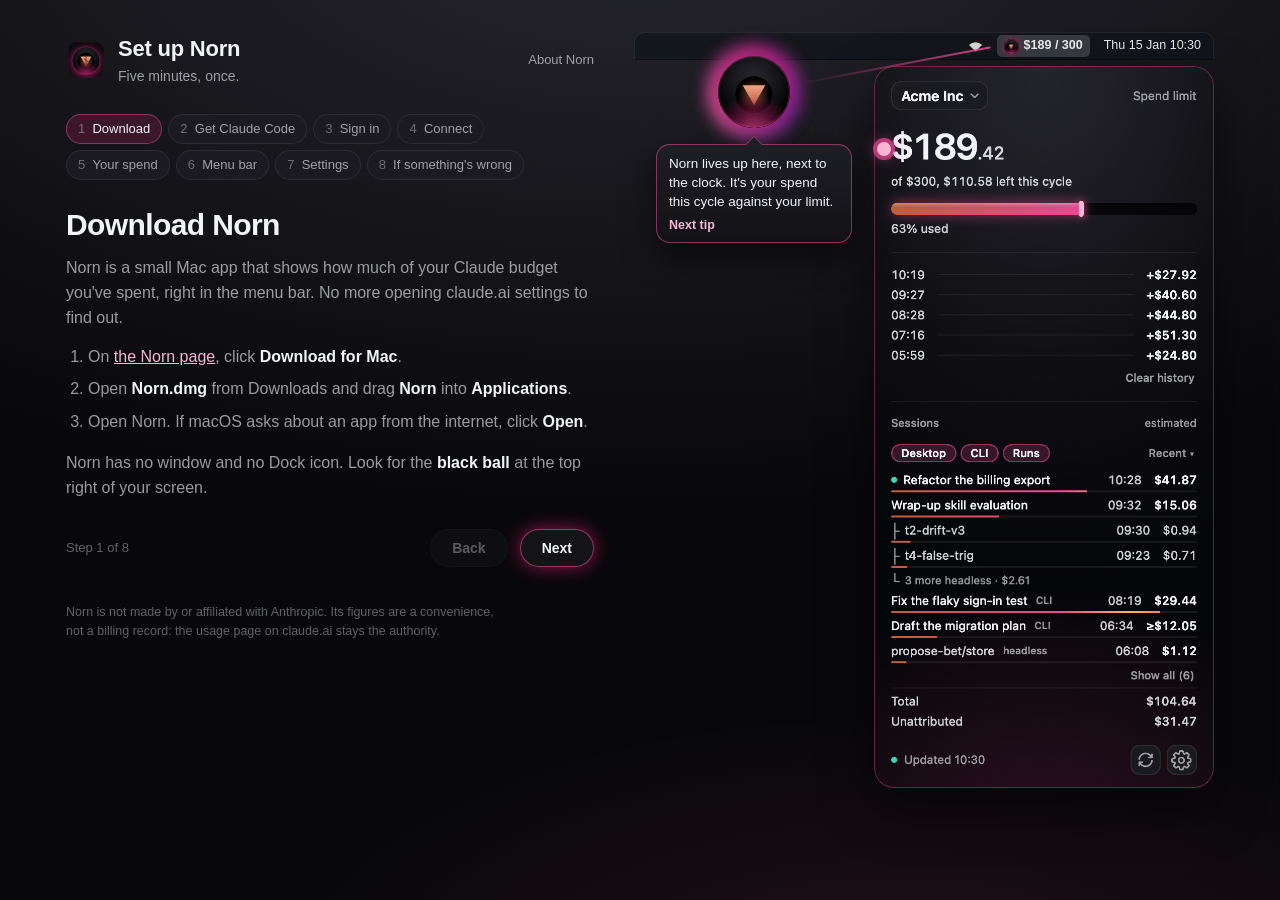
==== commit 16f0a4a1: "feat(page): section map, folded set-up, Make it yours, clean corners - Screenshots sit in a frame th" ====
--- a/guide.html
+++ b/guide.html
@@ -84,7 +84,12 @@
   .bar svg { opacity: .9; }
   .status { display: inline-flex; align-items: center; gap: 5px; height: 22px; padding: 0 7px; border-radius: 5px; background: rgba(255,255,255,.16); font-weight: 600; font-variant-numeric: tabular-nums; }
   .shot { position: relative; margin: 6px 0 0 auto; width: 340px; }
-  .shot img { display: block; width: 100%; height: auto; border-radius: 14px; box-shadow: 0 20px 50px rgba(0,0,0,.55); }
+  /* As on the index: round the square render as the 20 pt shell is rounded,
+     crop its own edge hairline (2 px of 680), and draw the one rim inside. */
+  .frame { position: relative; overflow: hidden; border-radius: 20px; box-shadow: 0 20px 50px rgba(0,0,0,.55); }
+  .frame::after { content: ""; position: absolute; inset: 0; border-radius: inherit; pointer-events: none;
+    box-shadow: inset 0 0 0 1px rgba(226,80,146,.38); }
+  .frame img { display: block; width: calc(100% * 680 / 676); max-width: none; height: auto; margin: calc(-100% * 2 / 676); }
 
   /* hotspots: the edge of each thing the guide explains */
   .spot { position: absolute; width: 14px; height: 14px; margin: -7px 0 0 -7px; border-radius: 50%; border: 0; padding: 0; cursor: pointer;
@@ -179,7 +184,7 @@
       </span>
       <span>Thu 15 Jan 10:30</span>
     </div>
-    <div class="shot" id="shot"><img id="img" src="" alt=""></div>
+    <div class="shot" id="shot"><div class="frame"><img id="img" src="" alt=""></div></div>
     <div class="lead" id="lead"></div>
     <div class="guide" id="guide" aria-hidden="true"><div class="body"><div class="aurora"></div>
       <div class="ball"><div class="win"><div class="halo"></div><div class="die"></div></div><div class="pool"></div></div></div></div>
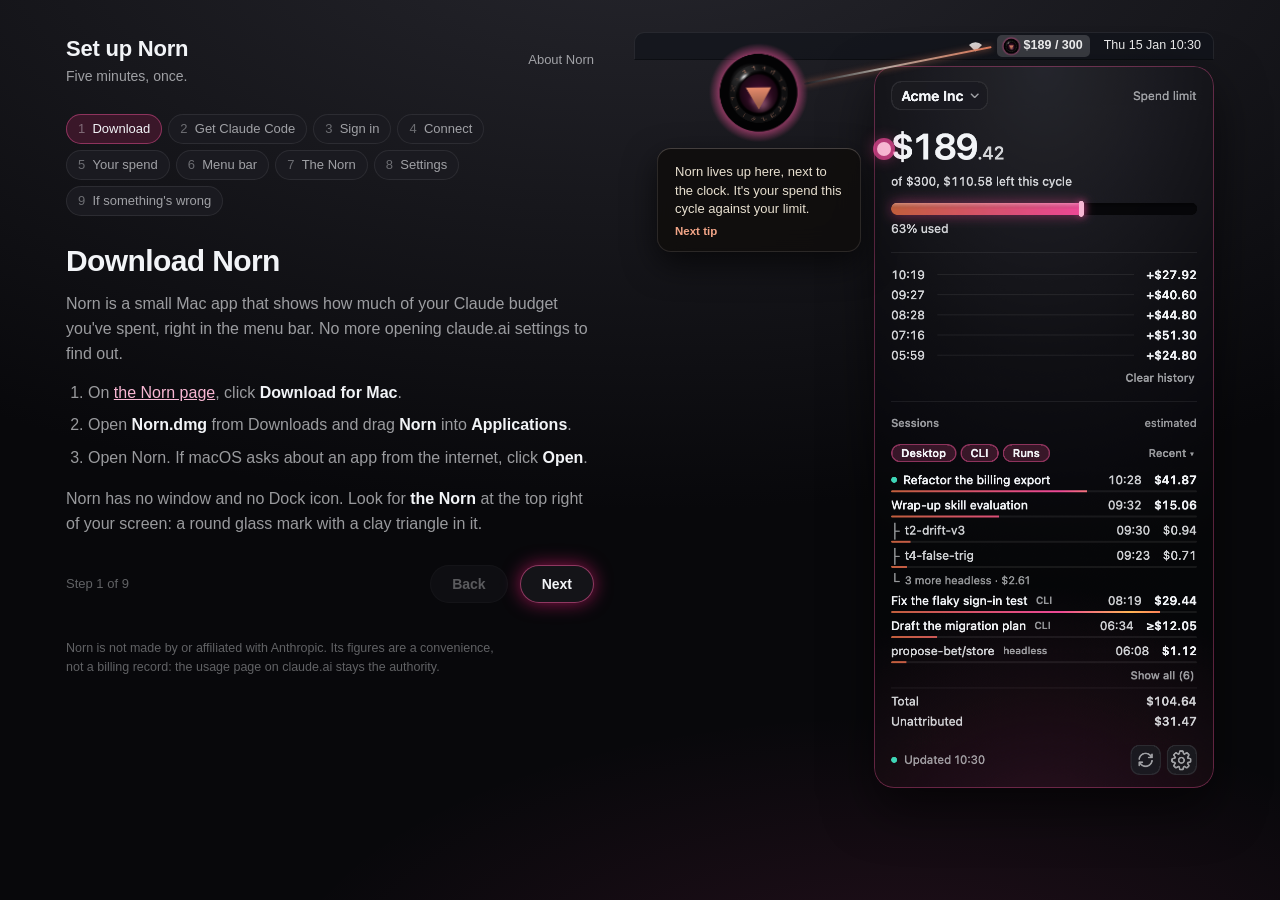
==== commit e79cc85b: "feat(page): Norn 4.0.0 — one Norn that moves through the page The 3D Norn falls into the hero and fl" ====
--- a/guide.html
+++ b/guide.html
@@ -8,7 +8,7 @@
 <meta property="og:title" content="Set up Norn">
 <meta property="og:description" content="Install Norn, connect your Claude account, and read your spend from the menu bar.">
 <meta property="og:url" content="https://tkachenkobogdan.github.io/norn/guide.html">
-<link rel="icon" href="icon-128.png?v=3.1.2" sizes="128x128">
+<link rel="icon" href="icon-128.png?v=4.0.0" sizes="128x128">
 <style>
   /* The landing page's Onyx tokens, unchanged. */
   :root {
@@ -97,44 +97,31 @@
   .spot:hover { opacity: .9; }
   .spot[aria-current=true] { opacity: 1; box-shadow: 0 0 0 4px rgba(236,72,150,.7), 0 0 16px rgba(236,72,150,.95); }
 
-  /* ---- the guide: the turn notice's ball, in the lane beside the panel ---- */
-  .ball { position: relative; width: var(--s); height: var(--s); border-radius: 50%; overflow: hidden; flex: none;
-    background: radial-gradient(circle at 50% 30%, #26262d 0%, #141418 42%, #040406 72%);
-    box-shadow: 0 0 calc(var(--s)*.3) calc(var(--s)*.05) rgba(168,22,88,.85), inset 0 calc(var(--s)*-.08) calc(var(--s)*.16) rgba(0,0,0,.85); }
-  .ball .pool { position: absolute; inset: 0; border-radius: 50%; z-index: 3;
-    background: radial-gradient(circle at 50% 112%, rgba(236,72,150,.85), rgba(200,30,110,.35) 30%, rgba(226,80,146,0) 48%);
-    box-shadow: inset 0 0 0 1px rgba(226,80,146,.3); }
-  .ball .win { position: absolute; left: 50%; top: 54%; width: 52%; height: 52%; transform: translate(-50%,-50%); border-radius: 50%;
-    background: radial-gradient(circle at 50% 45%, #120c0a, #000 70%); overflow: hidden; }
-  .ball .halo { position: absolute; inset: 8%; border-radius: 50%; background: radial-gradient(circle, rgba(217,119,87,.5), rgba(217,119,87,0) 70%); }
-  .ball .die { position: absolute; left: 50%; top: 50%; width: 62%; height: 54%; margin: -27% 0 0 -31%; transform-origin: 50% 33.3%;
-    clip-path: polygon(0 0, 100% 0, 50% 100%); background: linear-gradient(180deg, #F2A587, #C15F3C); }
-  .ball.turn .die { animation: spin 1.6s linear infinite; }
+  /* ---- the guide: the Norn herself, in the lane beside the panel. A still of the app's own shader
+     (ball@2x.png, halo and all: she fills 1/1.9 of the picture), never redrawn here. ---- */
+  .ball { position: relative; width: var(--s); height: var(--s); flex: none; }
+  .ball img { position: absolute; left: 50%; top: 50%; width: calc(var(--s) * 1.9); height: calc(var(--s) * 1.9);
+              max-width: none; transform: translate(-50%, -50%); display: block; }
   @keyframes spin { to { transform: rotate(360deg); } }
 
-  .guide { position: absolute; left: 0; top: 0; z-index: 6; pointer-events: none;
-           transition: transform .9s cubic-bezier(.45,-.25,.25,1.25); }
-  .guide .body { position: absolute; left: -36px; top: -36px; width: 72px; height: 72px; animation: hover 8s ease-in-out infinite; }
-  .guide .ball { --s: 72px; }
-  /* The aurora: magenta, violet and pink, blurred, turning behind the ball. */
-  .guide .aurora { position: absolute; inset: -9px; border-radius: 50%; filter: blur(9px); opacity: .9;
-    background: conic-gradient(#DB38B3, #7A2BD6, #FF78C7, #DB38B3); animation: spin 8s linear infinite; }
-  .guide.flying .aurora { opacity: 1; inset: -14px; }
+  /* A little under her size in the app (92 px across): 78 px, halo outside that. JS moves her. */
+  .guide { position: absolute; left: 0; top: 0; z-index: 6; pointer-events: none; will-change: transform; }
+  .guide .body { position: absolute; left: -39px; top: -39px; width: 78px; height: 78px; }
+  .guide .ball { --s: 78px; }
   @keyframes hover { 0%, 100% { transform: translateY(-3px); } 50% { transform: translateY(3px); } }
 
-  .lead { position: absolute; z-index: 5; height: 2px; transform-origin: 0 50%; pointer-events: none; border-radius: 1px;
-          background: linear-gradient(90deg, rgba(236,72,150,.0), rgba(236,72,150,.85)); transition: opacity .25s; }
-  .bubble { position: absolute; z-index: 6; width: 196px; padding: 11px 13px; border-radius: 14px; font-size: 13.5px; line-height: 1.4;
-            background: linear-gradient(180deg, #1E1E25, #121216); box-shadow: inset 0 0 0 1px rgba(226,80,146,.55), 0 12px 32px rgba(0,0,0,.6);
-            transition: opacity .25s, top .9s cubic-bezier(.45,-.25,.25,1.25); }
-  .bubble::before { content: ""; position: absolute; left: 50%; width: 12px; height: 12px; margin-left: -6px; transform: rotate(45deg);
-            background: inherit; box-shadow: inset 1px 1px 0 rgba(226,80,146,.55); }
-  .bubble.below::before { top: -6px; background: #1E1E25; }
-  .bubble.above::before { bottom: -6px; background: #121216; box-shadow: inset -1px -1px 0 rgba(226,80,146,.55); }
+  /* Her thread of light and her smoked-glass pane, as the app draws them: bone ink, a clay accent, no magenta. */
+  .lead { position: absolute; z-index: 5; height: 1.5px; transform-origin: 0 50%; pointer-events: none; border-radius: 1px;
+          background: linear-gradient(90deg, rgba(240,230,216,0), rgba(240,230,216,.67) 40%, #D97757);
+          box-shadow: 0 0 6px rgba(217,119,87,.8); transition: opacity .25s; }
+  .bubble { position: absolute; z-index: 6; width: 204px; padding: 15px 18px; border-radius: 14px; font-size: 13px; line-height: 1.45;
+            color: #E8E0D0; background: rgba(16,13,12,.86); -webkit-backdrop-filter: blur(14px); backdrop-filter: blur(14px);
+            box-shadow: inset 0 1px 0 rgba(240,230,216,.12), inset 0 0 0 1px rgba(240,230,216,.12), 0 12px 32px rgba(0,0,0,.6);
+            transition: opacity .25s; }
   .stage.flying .bubble, .stage.flying .lead { opacity: 0; }
-  .more { display: block; margin-top: 6px; border: 0; padding: 0; background: none; font: 600 12.5px var(--font); color: #F8B7D3; cursor: pointer; }
+  .more { display: block; margin-top: 6px; border: 0; padding: 0; background: none; font: 600 11.5px var(--font); color: #F2A587; cursor: pointer; }
   .caption { display: none; margin: 12px 0 0; padding: 10px 12px; border-radius: 12px; font-size: 14px; line-height: 1.45;
-             background: linear-gradient(180deg, #1E1E25, #121216); box-shadow: inset 0 0 0 1px rgba(226,80,146,.55); }
+             color: #E8E0D0; background: rgba(16,13,12,.86); box-shadow: inset 0 0 0 1px rgba(240,230,216,.12); }
   .caption .more { display: inline; margin-left: 6px; }
 
   .fine { color: var(--ink-3); font-size: 12.5px; margin-top: 36px; max-width: 62ch; }
@@ -149,7 +136,7 @@
   }
   @media (prefers-reduced-motion: reduce) {
     .guide, .bubble { transition: none; }
-    .ball.turn .die, .guide .aurora, .guide .body { animation: none; }
+    .guide .body { animation: none; }
   }
 </style>
 </head>
@@ -158,7 +145,6 @@
 
   <main>
     <div class="top">
-      <img src="icon-128.png?v=3.1.2" width="128" height="128" alt="">
       <div><h1>Set up Norn</h1><p>Five minutes, once.</p></div>
       <a href="./">About Norn</a>
     </div>
@@ -179,15 +165,15 @@
     <div class="bar" id="bar">
       <svg width="15" height="11" viewBox="0 0 15 11" aria-hidden="true"><path d="M7.5 10.5 1 4a9.2 9.2 0 0 1 13 0z" fill="currentColor"/></svg>
       <span class="status" id="status">
-        <span class="ball" style="--s:15px"><span class="win"><span class="halo"></span><span class="die"></span></span><span class="pool"></span></span>
+        <span class="ball" style="--s:15px"><img data-shell src="ball@2x.png?v=4.0.0" width="1140" height="1140" alt=""></span>
         <span>$189 / 300</span>
       </span>
       <span>Thu 15 Jan 10:30</span>
     </div>
     <div class="shot" id="shot"><div class="frame"><img id="img" src="" alt=""></div></div>
     <div class="lead" id="lead"></div>
-    <div class="guide" id="guide" aria-hidden="true"><div class="body"><div class="aurora"></div>
-      <div class="ball"><div class="win"><div class="halo"></div><div class="die"></div></div><div class="pool"></div></div></div></div>
+    <div class="guide" id="guide" aria-hidden="true"><div class="body">
+      <div class="ball"><img data-shell src="ball@2x.png?v=4.0.0" width="1140" height="1140" alt=""></div></div></div>
     <div class="bubble below" id="bubble"></div>
     <p class="caption" id="caption" aria-live="polite"></p>
   </aside>
@@ -197,14 +183,15 @@
 // Every picture is the app's own render (SPENDBAR_SNAPSHOT_* fixtures), at @2x.
 // A tip's x/y mark the left edge of what it explains, as percentages of that
 // picture; "bar" points at the status item. The guide waits in the lane beside it.
-const V = "?v=3.1.2";
+const V = "?v=4.0.0";
 const IMG = {
   ledger:       ["guide/ledger@2x.png", 680, 1440, "Norn's panel on a dollar plan: $189.42 of $300 spent this cycle, recent checks, and Claude Code sessions with estimated costs."],
-  notInstalled: ["guide/not-installed@2x.png", 680, 582, "Claude Code isn't installed: buttons for the Claude app and the Claude Code CLI, Check again and Setup help."],
-  signIn:       ["guide/sign-in@2x.png", 680, 724, "Sign in to Claude Code: the claude auth login command, Open Terminal, and a Waiting for sign-in line."],
-  connect:      ["guide/connect@2x.png", 680, 768, "Connect through Claude Code: Norn found two accounts, never reads a login, and a Connect button."],
+  notInstalled: ["guide/not-installed@2x.png", 680, 650, "Claude Code isn't installed: buttons for the Claude app and the Claude Code CLI, Check again and Setup help."],
+  signIn:       ["guide/sign-in@2x.png", 680, 792, "Sign in to Claude Code: the claude auth login command, Open Terminal, and a Waiting for sign-in line."],
+  connect:      ["guide/connect@2x.png", 680, 836, "Connect through Claude Code: Norn found two accounts, never reads a login, and a Connect button."],
   menubar:      ["guide/menubar@2x.png", 680, 554, "Menu bar styles: Full, Compact, Minimal and Mark, each with a sample."],
-  settings:     ["guide/settings@2x.png", 680, 754, "Settings: Account, Appearance, Refresh every, Toggle shortcut and Open at login."],
+  norn:         ["guide/norn@2x.png", 680, 1204, "The Norn: awake, with what she tells you. Context, Questions, Done, Usage limits, Weekly steps and Hover hints."],
+  settings:     ["guide/settings@2x.png", 680, 892, "Settings: The Norn, Account, Appearance, Refresh every, Toggle shortcut and Open at login."],
   signedOut:    ["guide/signed-out@2x.png", 680, 556, "Claude Code signed out of Acme Inc, with the sign-in command and Open Terminal."],
   tooOld:       ["guide/too-old@2x.png", 680, 494, "Claude Code is too old to report usage, with the claude update command."],
   offline:      ["guide/offline@2x.png", 680, 378, "This Mac is offline. Usage will load as soon as it's back online."]
@@ -214,7 +201,7 @@
   { nav: "Download", img: "ledger",
     tips: [
       { at: "bar", t: "Norn lives up here, next to the clock. It's your spend this cycle against your limit." },
-      { x: 3, y: 11.5, t: "Click the ball and the panel opens: the full figure, what's left, and where it went." }
+      { x: 3, y: 11.5, t: "Click the Norn and the panel opens: the full figure, what's left, and where it went." }
     ],
     html: `<h2>Download Norn</h2>
       <p>Norn is a small Mac app that shows how much of your Claude budget you've spent, right in the menu bar. No more opening claude.ai settings to find out.</p>
@@ -223,17 +210,17 @@
         <li>Open <b>Norn.dmg</b> from Downloads and drag <b>Norn</b> into <b>Applications</b>.</li>
         <li>Open Norn. If macOS asks about an app from the internet, click <b>Open</b>.</li>
       </ol>
-      <p>Norn has no window and no Dock icon. Look for the <b>black ball</b> at the top right of your screen.</p>` },
+      <p>Norn has no window and no Dock icon. Look for <b>the Norn</b> at the top right of your screen: a round glass mark with a clay triangle in it.</p>` },
 
   { nav: "Get Claude Code", img: "notInstalled",
     tips: [
-      { x: 4.5, y: 64.4, t: "Easiest: install the Claude desktop app. Norn uses the Claude Code that comes inside it." },
-      { x: 50, y: 64.4, t: "Or install Claude Code on its own. It takes one Terminal command." },
-      { x: 25.5, y: 77.3, t: "Installed? Click Check again." }
+      { x: 4.5, y: 68.1, t: "Easiest: install the Claude desktop app. Norn uses the Claude Code that comes inside it." },
+      { x: 50, y: 68.1, t: "Or install Claude Code on its own. It takes one Terminal command." },
+      { x: 25.5, y: 79.7, t: "Installed? Click Check again." }
     ],
     html: `<h2>Norn reads your spend through Claude Code</h2>
       <p>Claude Code is Anthropic's own tool. You don't have to write code to use Norn: it asks Claude Code for your account's usage, the same figures claude.ai shows you.</p>
-      <p>Click the ball. If Norn says <b>Claude Code isn't installed</b>, pick one:</p>
+      <p>Click the Norn. If the app says <b>Claude Code isn't installed</b>, pick one:</p>
       <ul>
         <li><b>Claude app</b>: the Claude desktop app. Install it, open it once, then come back.</li>
         <li><b>Claude Code CLI</b>: if you'd rather not install the app, see below.</li>
@@ -247,9 +234,9 @@
 
   { nav: "Sign in", img: "signIn",
     tips: [
-      { x: 4.5, y: 52, t: "This is the sign-in command. You don't need to type it." },
-      { x: 27, y: 64, t: "Click Open Terminal, then press Return. Your browser opens: sign in with your work Claude account." },
-      { x: 28, y: 74, t: "Norn notices by itself when you're signed in." }
+      { x: 4.5, y: 56.1, t: "This is the sign-in command. You don't need to type it." },
+      { x: 27, y: 67.1, t: "Click Open Terminal, then press Return. Your browser opens: sign in with your work Claude account." },
+      { x: 28, y: 76.2, t: "Norn notices by itself when you're signed in." }
     ],
     html: `<h2>Sign in with your work account</h2>
       <p>Sign in with the <b>same Claude account you use at work</b>, the one your company pays for.</p>
@@ -262,8 +249,8 @@
 
   { nav: "Connect", img: "connect",
     tips: [
-      { x: 3.5, y: 52, t: "The accounts Norn found. You can switch between them later in Settings." },
-      { x: 27, y: 73, t: "Click Connect. That's the whole set-up." }
+      { x: 3.5, y: 55.9, t: "The accounts Norn found. You can switch between them later in Settings." },
+      { x: 27, y: 75.2, t: "Click Connect. That's the whole set-up." }
     ],
     html: `<h2>Connect</h2>
       <p>Norn lists what it will and won't do, and the Claude accounts it found on this Mac. Click <b>Connect</b>.</p>
@@ -289,22 +276,38 @@
     tips: [
       { x: 3, y: 38.5, t: "Full: spent and limit." },
       { x: 3, y: 71, t: "Minimal: just what you've spent." },
-      { x: 3, y: 87, t: "Mark: only the ball, for a tidy menu bar." }
+      { x: 3, y: 87, t: "Mark: only the Norn, for a tidy menu bar." }
     ],
     html: `<h2>Choose what the menu bar shows</h2>
-      <p>The figure next to the ball is always there, so you can keep an eye on spend without clicking.</p>
+      <p>The figure next to the Norn is always there, so you can keep an eye on spend without clicking.</p>
       <p>Change it in <b>Settings › Appearance › Menu bar</b>. Norn checks every few minutes, and again whenever you open the panel.</p>` },
 
+  { nav: "The Norn", img: "norn",
+    tips: [
+      { x: 3, y: 42, t: "Context: when a thread is big enough to warn about." },
+      { x: 3, y: 63, t: "Done: tells you when a long turn has finished." },
+      { x: 3, y: 73, t: "Usage limits: how full before she warns." }
+    ],
+    html: `<h2>She comes to you</h2>
+      <p>The Norn is awake from the start. When a thread grows heavy, Claude is waiting on you, a long turn ends or a limit draws near, she drops from the menu bar and says so.</p>
+      <ul>
+        <li><b>The first time</b>, she says hello and shows you two things: press and hold her to ask a question, and drag her away to send her home.</li>
+        <li><b>Got it</b>, in the corner of what she says, sends her back.</li>
+        <li><b>Settings › The Norn</b> picks what she tells you, or lets her sleep.</li>
+      </ul>` },
+
   { nav: "Settings", img: "settings",
     tips: [
-      { x: 2.5, y: 77, t: "Turn on Open at login so Norn starts with your Mac." },
-      { x: 2.5, y: 18.5, t: "Account: switch between work and personal." },
-      { x: 2.5, y: 62, t: "A keyboard shortcut to open Norn from any app." }
+      { x: 2.5, y: 82, t: "Turn on Open at login so Norn starts with your Mac." },
+      { x: 2.5, y: 19, t: "The Norn: what she tells you, or let her sleep." },
+      { x: 2.5, y: 33, t: "Account: switch between work and personal." },
+      { x: 2.5, y: 70, t: "A keyboard shortcut to open Norn from any app." }
     ],
     html: `<h2>Settings</h2>
       <p>Click the gear at the bottom of the panel.</p>
       <ul>
         <li><b>Open at login</b>: keep this on, or Norn is gone after a restart.</li>
+        <li><b>The Norn</b>: what she tells you about, or let her sleep.</li>
         <li><b>Account</b>: which Claude account Norn shows.</li>
         <li><b>Appearance</b>: dark, light, or follow your Mac, and the menu bar text.</li>
         <li><b>Refresh every</b>: how often Norn checks.</li>
@@ -319,7 +322,7 @@
         <p>Norn never asks for, sees or stores your Claude password, and it doesn't read your chats. It asks Claude Code for your usage figures and shows them. It's signed and notarised by Apple, and it updates itself.</p>
       </details>
       <details><summary>How do I remove it?</summary>
-        <p>Click the ball, click the gear, click <b>Quit</b>, then move Norn from Applications to the Bin.</p>
+        <p>Click the Norn, click the gear, click <b>Quit</b>, then move Norn from Applications to the Bin.</p>
       </details>` }
 ];
 
@@ -338,6 +341,10 @@
 };
 const TROUBLE_NAMES = [["signedOut", "Signed out"], ["tooOld", "Needs an update"], ["offline", "Offline"]];
 
+// The shell picked on the landing page (Onyx unless Pearl was chosen there).
+try { if (localStorage.getItem("norn-shell") === "pearl")
+  document.querySelectorAll("img[data-shell]").forEach(i => i.src = "ball-pearl@2x.png?v=4.0.0"); } catch (e) {}
+
 const $ = s => document.querySelector(s);
 const stage = $("#stage"), shot = $("#shot"), img = $("#img"), guide = $("#guide"), bubble = $("#bubble"),
       lead = $("#lead"), dieBall = guide.querySelector(".ball");
@@ -366,29 +373,54 @@
 
   stage.classList.add("flying");
   dieBall.classList.add("turn");
-  guide.style.transform = `translate(${bx}px, ${by}px)`;
-
-  // The lead runs from the ball's rim to the target.
-  const dx = tx - bx, dy = ty - by, length = Math.hypot(dx, dy), rim = 44;
-  lead.style.left = bx + dx / length * rim + "px";
-  lead.style.top = by + dy / length * rim - 1 + "px";
-  lead.style.width = Math.max(0, length - rim - 6) + "px";
-  lead.style.transform = `rotate(${Math.atan2(dy, dx)}rad)`;
+  motion.goal = [bx, by]; motion.aim = [tx, ty]; motion.landed = -1;
 
   const more = tips.length > 1 ? `<button class="more">${tip < tips.length - 1 ? "Next tip" : "From the top"}</button>` : "";
   bubble.innerHTML = $("#caption").innerHTML = t.t + more;
   document.querySelectorAll(".bubble .more, .caption .more").forEach(b => b.onclick = () => fly(tip + 1));
-  const h = bubble.offsetHeight, below = by + 52 + h < stage.clientHeight;
+  const h = bubble.offsetHeight, below = by + 55 + h < stage.clientHeight;
   bubble.classList.toggle("below", below);
   bubble.classList.toggle("above", !below);
-  bubble.style.left = bx - bubble.offsetWidth / 2 + "px";
-  bubble.style.top = (below ? by + 52 : by - 52 - h) + "px";
+  motion.bubble = [-bubble.offsetWidth / 2, below ? 55 : -55 - h];
+  if (!motion.started) { motion.p = [bx, by]; motion.started = true; }
 
   shot.querySelectorAll(".spot").forEach((s, k) => s.setAttribute("aria-current", k === tip));
   clearTimeout(landTimer);
   const still = matchMedia("(prefers-reduced-motion: reduce)").matches;
   landTimer = setTimeout(() => { stage.classList.remove("flying"); dieBall.classList.remove("turn"); }, still ? 0 : 900);
 }
+
+// She moves as the app moves her (DropTuning, BallDrop+Motion): an overdamped spring, stiffness 7 over 2 s;
+// on landing a flutter (5 pt, 7 a second, gone in 1.2 s) and a rock (0.26 rad, 1.15 Hz); then her hover,
+// sway ±6 pt every 4 s and float 15 pt every 8 s. Her lead and her pane travel with her.
+const motion = { p: [0, 0], v: [0, 0], goal: [0, 0], aim: [0, 0], bubble: [0, 0], landed: -1, started: false, last: 0 };
+(function () {
+  const TAU = Math.PI * 2, W = 3.5, still = matchMedia("(prefers-reduced-motion: reduce)").matches, t0 = performance.now();
+  const flutter = t => t < 0 || t > 1.2 ? 0 : 5 * Math.exp(-3 * t) * Math.sin(TAU * 7 * t);
+  const rock = t => t < 0 || t > 1.9 ? 0 : -0.26 * Math.exp(-2.6 * t) * Math.sin(TAU * 1.15 * t);
+  function frame(now) {
+    const dt = Math.min(0.25, (now - motion.last) / 1000 || 0); motion.last = now;
+    const p = motion.p, v = motion.v, g = motion.goal;
+    if (still) { p[0] = g[0]; p[1] = g[1]; }
+    else for (let n = Math.ceil(dt * 240), h = dt / Math.max(1, n), i = 0; i < n; i++)
+      for (let k = 0; k < 2; k++) { v[k] += (-W * W * (p[k] - g[k]) - 2 * W * v[k]) * h; p[k] += v[k] * h; }
+    if (motion.landed < 0 && Math.hypot(p[0] - g[0], p[1] - g[1]) < 1.5) motion.landed = now;
+    const since = motion.landed < 0 ? -1 : (now - motion.landed) / 1000, t = (now - t0) / 1000;
+    const calm = still ? 0 : 1;
+    const x = p[0] + calm * (flutter(since) + 6 * Math.sin(TAU * t / 4));
+    const y = p[1] + calm * 15 * (Math.cos(TAU * t / 8) * 0.5 - 1 / 6);
+    guide.style.transform = `translate(${x}px, ${y}px) rotate(${calm * rock(since)}rad)`;
+    bubble.style.left = x + motion.bubble[0] + "px";
+    bubble.style.top = y + motion.bubble[1] + "px";
+    const [tx, ty] = motion.aim, dx = tx - x, dy = ty - y, length = Math.hypot(dx, dy) || 1, rim = 46;
+    lead.style.left = x + dx / length * rim + "px";
+    lead.style.top = y + dy / length * rim - 1 + "px";
+    lead.style.width = Math.max(0, length - rim - 6) + "px";
+    lead.style.transform = `rotate(${Math.atan2(dy, dx)}rad)`;
+    requestAnimationFrame(frame);
+  }
+  requestAnimationFrame(n => { motion.last = n; frame(n); });
+})();
 
 function spots() {
   shot.querySelectorAll(".spot").forEach(s => s.remove());
